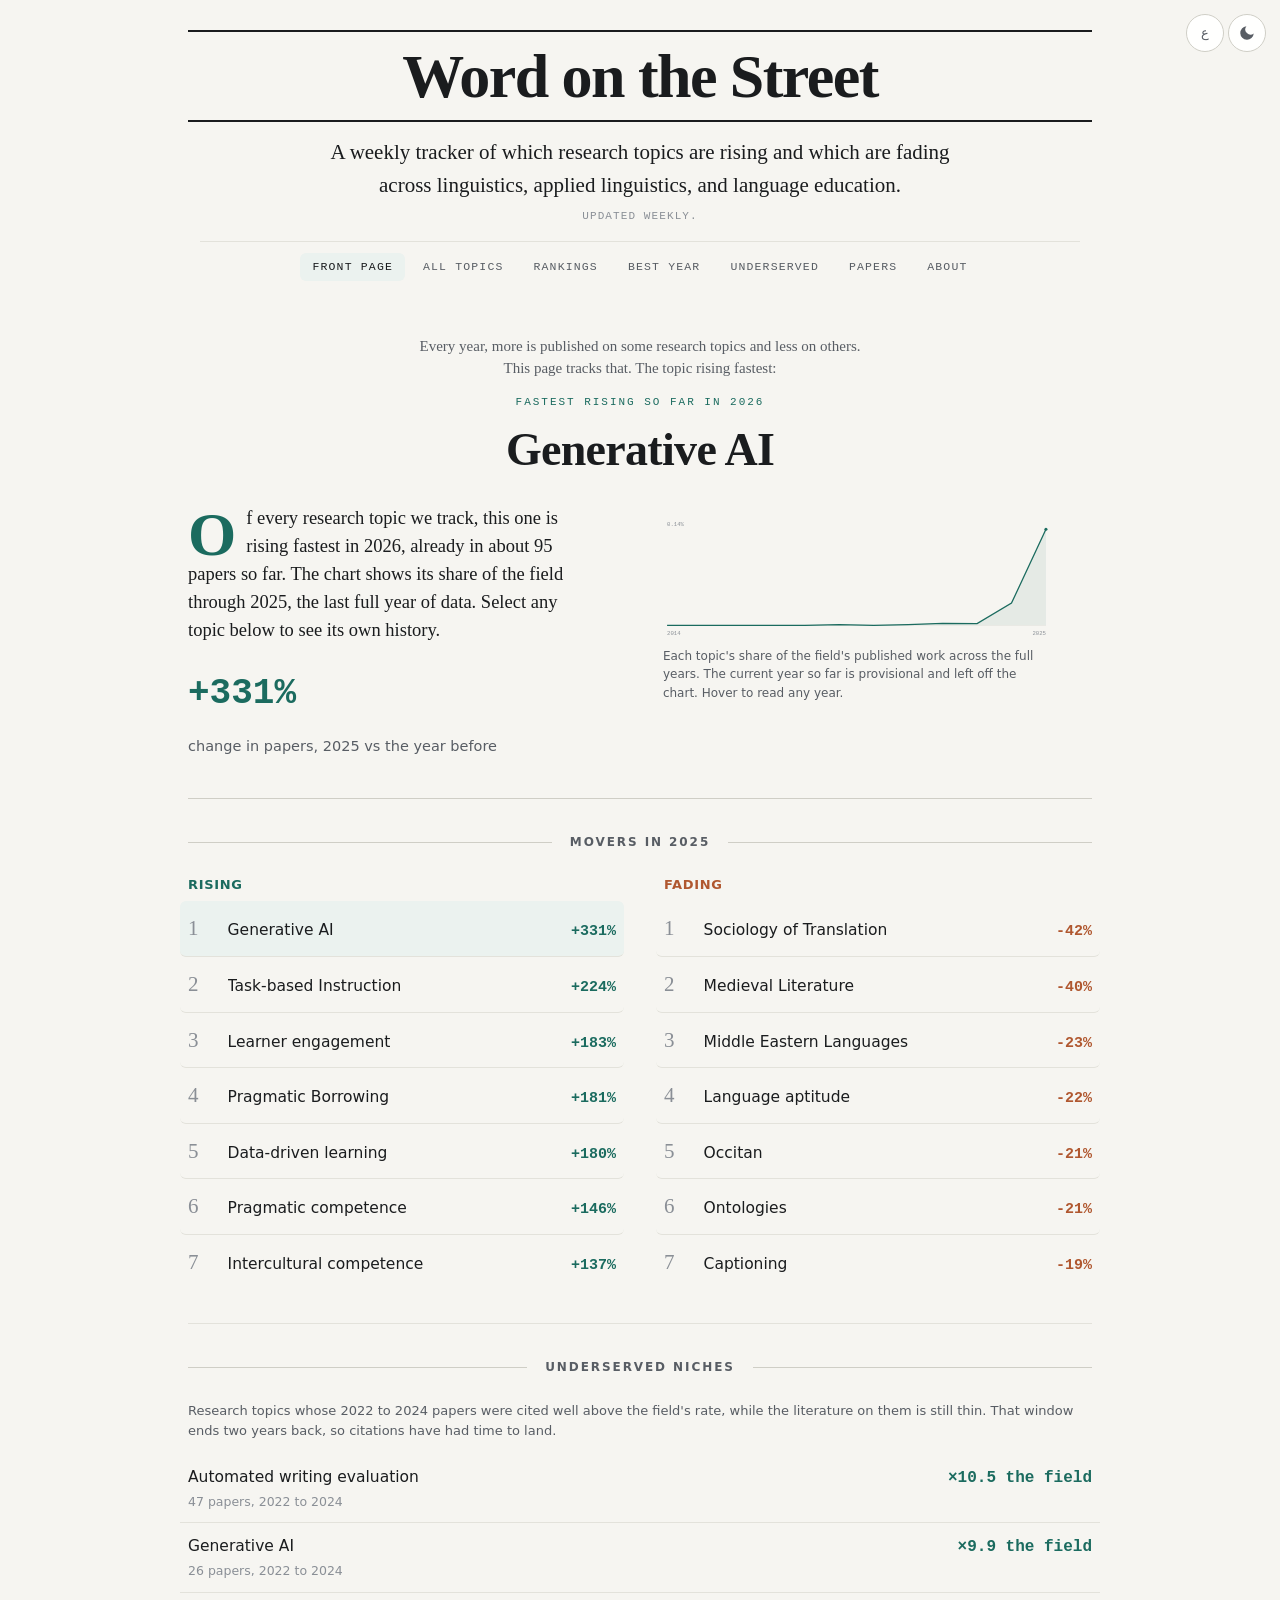
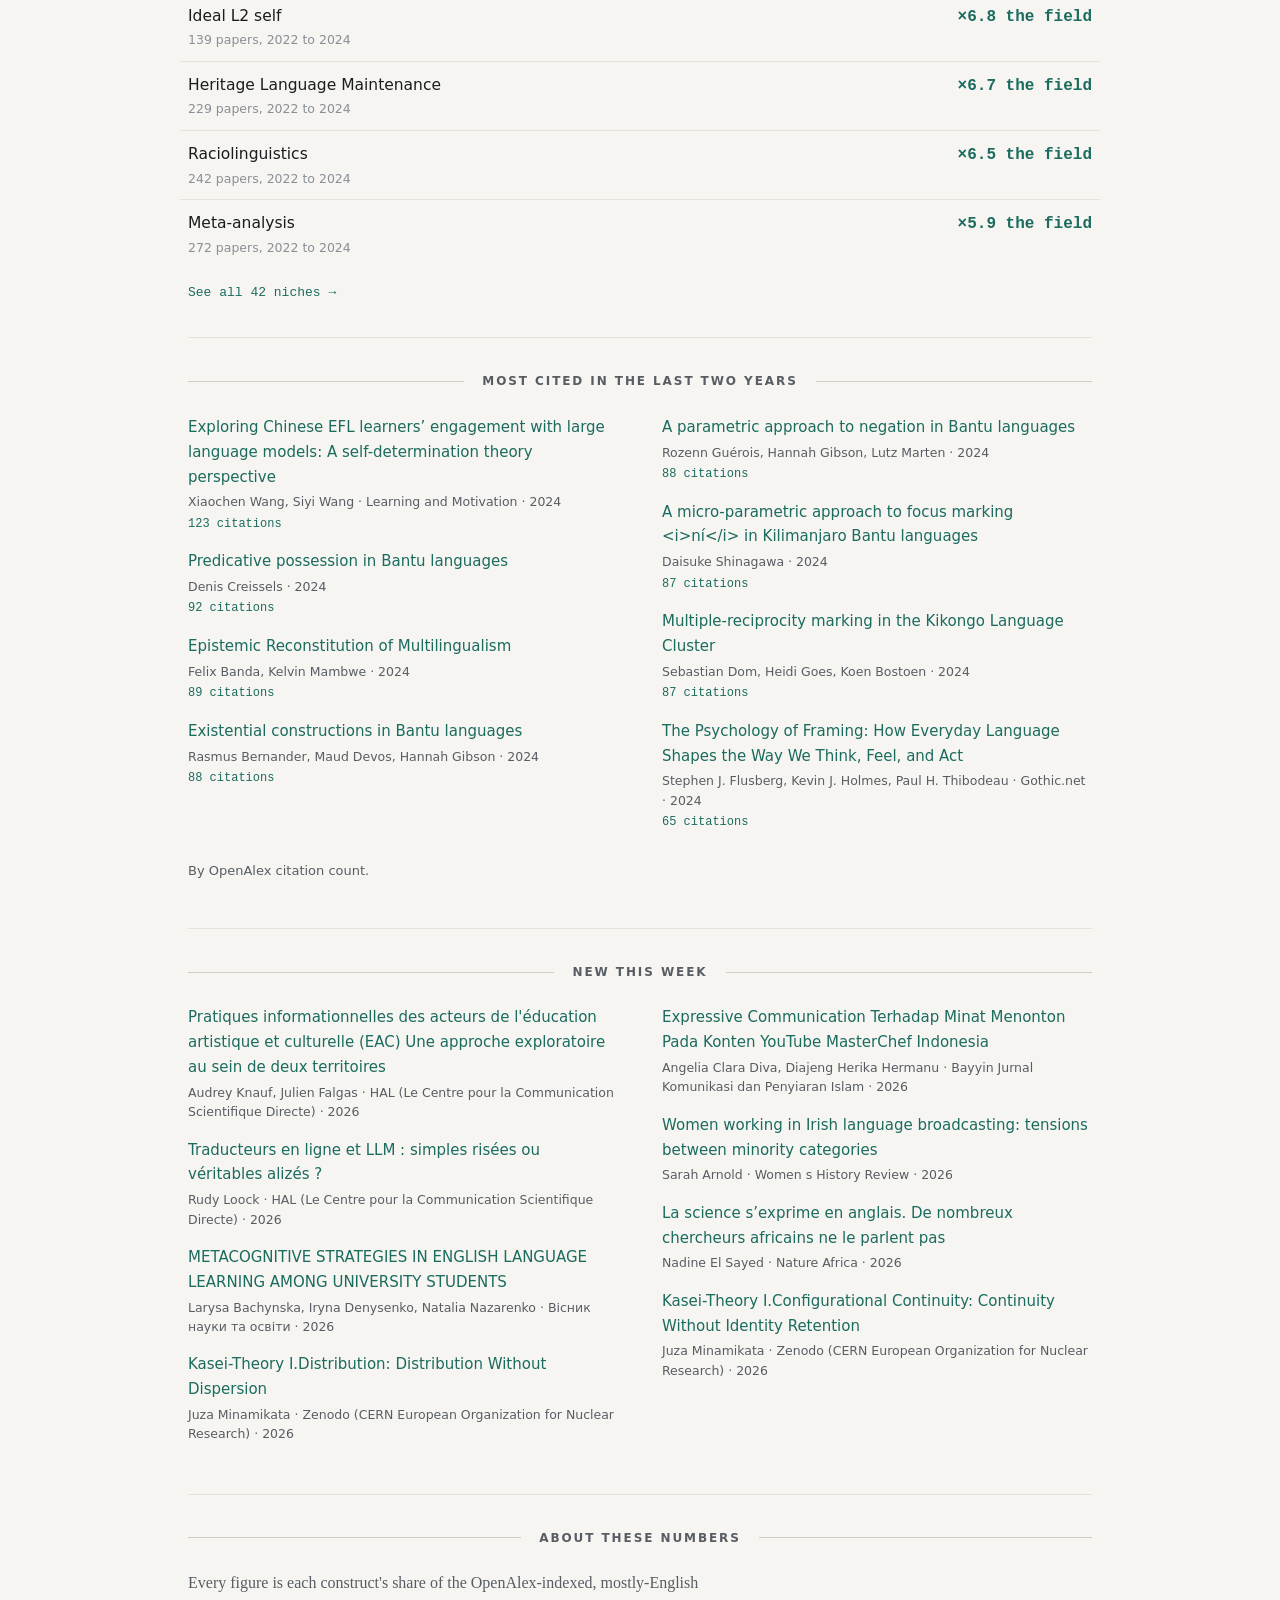
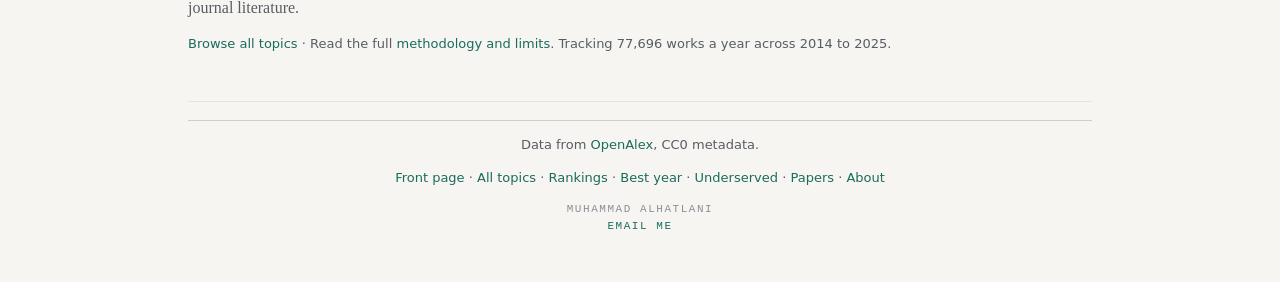
==== docs/index.html @ 2b71ea71 "Re-rank the front page so it explains itself; relabel nav" ====
<!doctype html>
<html lang="en" data-i18n-title="doc_title_index" data-i18n-desc="doc_desc_index">
<head>
  <meta charset="utf-8" />
  <meta http-equiv="Content-Security-Policy" content="default-src 'self'; base-uri 'none'; object-src 'none'; form-action 'none'; img-src 'self' data:; style-src 'self' 'unsafe-inline'; script-src 'self' https://static.cloudflareinsights.com; connect-src 'self' https://cloudflareinsights.com https://static.cloudflareinsights.com" />
  <meta name="viewport" content="width=device-width, initial-scale=1" />
  <meta name="referrer" content="strict-origin-when-cross-origin" />
  <script src="assets/boot.js?v=1"></script>
  <title>Word on the Street · Research trends in linguistics</title>
  <meta name="description" content="What is rising and fading across linguistics, applied linguistics, sociolinguistics, psycholinguistics, translation, and language education. Research trends tracked every week, built from OpenAlex." />
  <link rel="canonical" href="https://language-research.com/" />
  <link rel="alternate" hreflang="en" href="https://language-research.com/" />
  <link rel="alternate" hreflang="ar" href="https://language-research.com/?lang=ar" />
  <link rel="alternate" hreflang="x-default" href="https://language-research.com/" />
  <meta property="og:type" content="website" />
  <meta property="og:site_name" content="Word on the Street" />
  <meta property="og:title" content="Word on the Street" />
  <meta property="og:description" content="Research trends across linguistics, applied linguistics, and language education, tracked weekly." />
  <meta property="og:url" content="https://language-research.com/" />
  <meta property="og:image" content="https://language-research.com/og.png" />
  <meta property="og:image:width" content="1200" />
  <meta property="og:image:height" content="630" />
  <meta name="twitter:card" content="summary_large_image" />
  <meta name="twitter:title" content="Word on the Street" />
  <meta name="twitter:description" content="Research trends across linguistics, applied linguistics, and language education, tracked weekly." />
  <meta name="twitter:image" content="https://language-research.com/og.png" />
  <link rel="icon" href="data:image/svg+xml,%3Csvg xmlns='http://www.w3.org/2000/svg' viewBox='0 0 16 16'%3E%3Crect width='16' height='16' rx='3' fill='%231b6b5f'/%3E%3C/svg%3E" />
  <link rel="stylesheet" href="assets/magazine.css?v=13" />
  <!-- Cloudflare Web Analytics -->
  <script defer src="https://static.cloudflareinsights.com/beacon.min.js" data-cf-beacon='{"token": "eaa5e23fef174b0b98b67dd910f3f6fd"}'></script>
</head>
<body class="home">
  <button id="theme-toggle" class="theme-toggle" type="button" aria-label="Switch to dark theme">
    <svg class="icon-moon" viewBox="0 0 24 24" aria-hidden="true"><path fill="currentColor" d="M21 12.8A9 9 0 1 1 11.2 3a7 7 0 0 0 9.8 9.8z"/></svg>
    <svg class="icon-sun" viewBox="0 0 24 24" aria-hidden="true"><circle cx="12" cy="12" r="4.4" fill="currentColor"/><g stroke="currentColor" stroke-width="1.8" stroke-linecap="round"><line x1="12" y1="1.6" x2="12" y2="4"/><line x1="12" y1="20" x2="12" y2="22.4"/><line x1="1.6" y1="12" x2="4" y2="12"/><line x1="20" y1="12" x2="22.4" y2="12"/><line x1="4.4" y1="4.4" x2="6.1" y2="6.1"/><line x1="17.9" y1="17.9" x2="19.6" y2="19.6"/><line x1="4.4" y1="19.6" x2="6.1" y2="17.9"/><line x1="17.9" y1="6.1" x2="19.6" y2="4.4"/></g></svg>
  </button>
  <button id="lang-toggle" class="lang-toggle" type="button" aria-label="Switch to Arabic">ع</button>
  <header class="nameplate">
    <div class="wrap">
      <div class="np-rule"></div>
      <h1 class="np-title" id="site-name">Word on the Street</h1>
      <div class="np-rule"></div>
      <p class="np-standfirst" data-i18n="standfirst">Research trends across linguistics, applied linguistics, and language education, tracked weekly.</p>
      <p class="np-dateline" id="np-date">Updated weekly</p>
      <nav class="topnav" aria-label="Sections">
        <a href="index.html" aria-current="page" data-i18n="nav_front">Front page</a>
        <a href="explore.html" data-i18n="nav_index">All topics</a>
        <a href="slow.html" data-i18n="nav_slow">Rankings</a>
        <a href="bestyear.html" data-i18n="nav_bestyear">Best year</a>
        <a href="gaps.html" data-i18n="nav_niches">Underserved</a>
        <a href="papers.html" data-i18n="nav_papers">Papers</a>
        <a href="about.html" data-i18n="nav_methods">About</a>
      </nav>
    </div>
  </header>

  <div id="baseline-banner" class="notice hidden">
    <div class="wrap" data-i18n="baseline">Still building a baseline, so read these as early signals, not settled trends.</div>
  </div>

  <main class="wrap">
    <article class="cover">
      <h2 class="sr-only" data-i18n="cover_hd_sr">This year's fastest-rising topic in language research</h2>
      <p class="cover-frame" data-i18n="cover_frame">Every year, some research topics draw more papers and others fewer. This page tracks that. The topic gaining fastest:</p>
      <p class="kicker" id="kicker" data-i18n="kicker_default">The fastest riser this year</p>
      <p class="cover-head" id="lead-term" data-i18n="loading">Loading…</p>
      <div class="cover-grid">
        <div class="cover-text">
          <p class="lede"><span class="dropcap" id="dropcap"></span><span id="lede-rest"></span></p>
          <p class="pullstat">
            <span class="ps-num" id="lead-delta"></span>
            <span class="ps-lab" id="lead-context"></span>
          </p>
        </div>
        <figure class="cover-fig">
          <div id="hero-chart" class="hero-chart"></div>
          <figcaption class="cover-cap" data-i18n="cover_cap">Share of the field's output across the fully indexed years. Hover to read any year.</figcaption>
        </figure>
      </div>
    </article>

    <section class="feature">
      <h3 class="rule-head"><span class="movers-year">Movers this year</span></h3>
      <div class="movers-grid">
        <div class="movers-col">
          <p class="col-label up" data-i18n="rising_col">Rising</p>
          <ol id="rising" class="lboard"></ol>
        </div>
        <div class="movers-col">
          <p class="col-label down" data-i18n="fading_col">Fading</p>
          <ol id="cooling" class="lboard"></ol>
        </div>
      </div>
    </section>

    <section class="feature hidden" id="gaps-section">
      <h3 class="rule-head"><span data-i18n="gaps_head">Underserved niches</span></h3>
      <p class="small" data-i18n-html="gaps_intro">Constructs whose <span id="gaps-window">2022 to 2024</span> papers were cited well above the field's rate, while the literature on them is still thin. That window ends two years back, so citations have had time to land.</p>
      <ol id="gaps" class="gap-list"></ol>
      <p class="small more-link"><a id="gaps-see-all" class="see-all hidden" href="gaps.html"></a></p>
    </section>

    <section class="feature">
      <h3 class="rule-head"><span data-i18n="most_cited_head">Most cited in the last two years</span></h3>
      <ul id="most-cited" class="briefs"></ul>
      <p class="small" data-i18n="most_cited_by">By OpenAlex citation count.</p>
    </section>

    <section class="feature">
      <h3 class="rule-head"><span data-i18n="newest_head">New this week</span></h3>
      <ul id="newest" class="briefs"></ul>
    </section>

    <section class="feature">
      <h3 class="rule-head"><span data-i18n="about_nums_head">About these numbers</span></h3>
      <p id="coverage-note" class="cov"></p>
      <p class="small" data-i18n-html="about_nums_links"><a href="explore.html">Browse all constructs</a> · Read the full <a href="about.html">methodology and limits</a>. <span id="stats-inline"></span></p>
    </section>
  </main>

  <footer class="np-foot">
    <div class="wrap">
      <div class="np-rule thin"></div>
      <p data-i18n-html="footer_data">Data from <a href="https://openalex.org" rel="noopener">OpenAlex</a>, CC0 metadata.</p>
      <p class="small" data-i18n-html="footer_nav"><a href="index.html">Front page</a> · <a href="explore.html">All topics</a> · <a href="slow.html">Rankings</a> · <a href="bestyear.html">Best year</a> · <a href="gaps.html">Underserved</a> · <a href="papers.html">Papers</a> · <a href="about.html">About</a></p>
      <p class="byline">Muhammad Alhatlani<br /><a href="&#109;&#97;&#105;&#108;&#116;&#111;&#58;&#109;&#111;&#46;&#97;&#108;&#104;&#97;&#116;&#108;&#97;&#110;&#105;&#64;&#103;&#109;&#97;&#105;&#108;&#46;&#99;&#111;&#109;">email me</a></p>
    </div>
  </footer>

  <script src="assets/i18n.js?v=14"></script>
  <script src="assets/theme.js?v=2"></script>
  <script src="assets/util.js?v=5"></script>
  <script src="assets/chart.js?v=2"></script>
  <script src="assets/magazine.js?v=15"></script>
</body>
</html>
---- docs/assets/magazine.css ----
/* Word on the Street -- front-end styles.
   Editorial newspaper feel: serif nameplate, big cover headline, drop cap, ruled section heads,
   a movers leaderboard, papers in flowing columns. All system fonts, zero dependencies. */

:root {
  --bg:#f6f5f1;
  --panel:#fffffe;
  --ink:#1a1c1e;
  --muted:#585d64;
  --faint:#8a8f96;
  --line:#e3e2db;
  --line-2:#cfcec6;
  --accent:#1b6b5f;
  --accent-weak:#ebf2ef;
  --up:#1b6b5f;
  --down:#b0572f;
  --serif:"Iowan Old Style","Palatino Linotype",Palatino,"Book Antiqua",Georgia,ui-serif,serif;
  --sans:system-ui,-apple-system,"Segoe UI",Roboto,Helvetica,Arial,sans-serif;
  --mono:ui-monospace,"Cascadia Code","Segoe UI Mono","SF Mono",Menlo,Consolas,monospace;
}
/* Light is the default. Dark is opt-in via the toggle (data-theme on <html>), remembered in
   localStorage. We intentionally do NOT follow prefers-color-scheme, so light is the default for all. */
:root[data-theme="dark"] {
  --bg:#16171a; --panel:#1d1f23; --ink:#eae9e3; --muted:#a6abb2; --faint:#7b818a;
  --line:#2a2c31; --line-2:#3c3f45; --accent:#5cbaa8; --accent-weak:#1e2c29;
  --up:#5cbaa8; --down:#d98a60;
}

* { box-sizing:border-box; }
body { margin:0; background:var(--bg); color:var(--ink); font-family:var(--sans); font-size:16px; line-height:1.55; -webkit-font-smoothing:antialiased; }
.wrap { max-width:960px; margin:0 auto; padding:0 28px; }
a { color:var(--accent); text-decoration:none; }
a:hover { text-decoration:underline; text-underline-offset:2px; }
.mono { font-family:var(--mono); font-variant-numeric:tabular-nums; }
.small { font-size:13px; color:var(--muted); }
.hidden { display:none; }

/* ---------- light/dark toggle ---------- */
.theme-toggle {
  position:fixed; top:14px; right:14px; z-index:20;
  width:38px; height:38px; display:inline-flex; align-items:center; justify-content:center;
  background:var(--panel); color:var(--muted); border:1px solid var(--line-2); border-radius:50%;
  cursor:pointer; padding:0; -webkit-tap-highlight-color:transparent;
  transition:color .15s, border-color .15s, background .15s;
}
.theme-toggle:hover { color:var(--accent); border-color:var(--accent); background:var(--accent-weak); }
.theme-toggle:focus-visible { outline:2px solid var(--accent); outline-offset:2px; }
.theme-toggle svg { display:block; width:18px; height:18px; }
.theme-toggle .icon-sun { display:none; }
:root[data-theme="dark"] .theme-toggle .icon-sun { display:block; }
:root[data-theme="dark"] .theme-toggle .icon-moon { display:none; }
@media (max-width:760px) { .theme-toggle { top:10px; right:10px; } }

/* ---------- nameplate ---------- */
.nameplate { text-align:center; padding:30px 0 16px; }
.np-rule { height:2px; background:var(--ink); }
.np-rule.thin { height:1px; background:var(--line-2); }
.np-title { font-family:var(--serif); font-weight:700; font-size:clamp(33px,7vw,62px); letter-spacing:-.025em; line-height:1; margin:13px 0; }
.np-standfirst { font-family:var(--serif); font-style:italic; font-size:16px; color:var(--muted); margin:12px 0 0; }
.np-dateline { font-family:var(--mono); font-size:11px; letter-spacing:.1em; text-transform:uppercase; color:var(--faint); margin:7px 0 0; }

/* ---------- section nav (under the masthead, on every page) ---------- */
.topnav { display:flex; flex-wrap:wrap; justify-content:center; align-items:center; gap:0 6px; font-family:var(--mono); font-size:11.5px; letter-spacing:.1em; text-transform:uppercase; margin:16px auto 0; padding:11px 0 0; max-width:880px; border-top:1px solid var(--line); }
.topnav a { color:var(--muted); padding:5px 12px; border-radius:6px; }
.topnav a:hover { color:var(--accent); }
.topnav a:focus-visible { outline:2px solid var(--accent); outline-offset:2px; }
.topnav a[aria-current="page"] { color:var(--ink); background:var(--accent-weak); }

.notice { background:var(--accent-weak); border-top:1px solid var(--line); border-bottom:1px solid var(--line); margin-top:8px; }
.notice .wrap { padding:9px 28px; font-size:13.5px; color:var(--accent); text-align:center; }

/* ---------- cover feature ---------- */
.cover { padding:38px 0 40px; border-bottom:1px solid var(--line-2); }
.kicker { font-family:var(--mono); font-size:11px; letter-spacing:.18em; text-transform:uppercase; color:var(--accent); text-align:center; margin:0 0 16px; }
.kicker .reset-link { cursor:pointer; }
.kicker .reset-link:hover { text-decoration:underline; }
.cover-head { font-family:var(--serif); font-weight:600; font-size:clamp(34px,6.6vw,62px); line-height:1.02; letter-spacing:-.015em; text-align:center; margin:0 auto 30px; max-width:17ch; }
.cover-grid { display:grid; grid-template-columns:1fr 1.2fr; gap:44px; align-items:start; }
.lede { font-family:var(--serif); font-size:18.5px; line-height:1.52; color:var(--ink); margin:0; }
.dropcap { float:left; font-family:var(--serif); font-weight:700; font-size:62px; line-height:.78; padding:6px 10px 0 0; color:var(--accent); }
.pullstat { margin:22px 0 0; display:flex; align-items:baseline; gap:13px; flex-wrap:wrap; }
.ps-num { font-family:var(--mono); font-variant-numeric:tabular-nums; font-size:36px; font-weight:600; }
.ps-num.up { color:var(--up); } .ps-num.down { color:var(--down); } .ps-num.flat { color:var(--faint); }
.ps-lab { color:var(--muted); font-size:14.5px; }
.cover-cap { font-size:12px; color:var(--faint); margin:9px 0 0; }

/* ---------- front-page hero hierarchy (index only; scoped via body.home) ----------
   Re-rank the first screen so the serif wordmark wins the size contest and the site's
   purpose is read before the cover topic: promote the standfirst to an upright serif
   deck, add a one-line framing clause above the kicker, step the cover headline down,
   and darken the chart caption (which now also carries the provisional-year note).
   Base rules above are unchanged, so the other pages render exactly as before. */
.home .np-standfirst { font-style:normal; font-size:clamp(18px,2.1vw,21px); color:var(--ink); max-width:64ch; margin:14px auto 0; }
.home .cover-frame { font-family:var(--serif); font-size:15px; color:var(--muted); text-align:center; max-width:60ch; margin:0 auto 14px; line-height:1.5; }
.home .cover-head { font-size:clamp(30px,4.8vw,46px); }
.home .cover-cap { color:var(--muted); }
[dir="rtl"] .home .cover-frame { line-height:1.85; }

/* ---------- chart ---------- */
.hero-chart { position:relative; aspect-ratio:760 / 230; }
.hero-chart svg { width:100%; height:auto; display:block; }
.chart-guide { position:absolute; top:0; width:1px; background:var(--line-2); pointer-events:none; opacity:0; transition:opacity .12s; }
.chart-dot { position:absolute; width:8px; height:8px; border-radius:50%; transform:translate(-50%,-50%); pointer-events:none; opacity:0; box-shadow:0 0 0 2px var(--panel); }
.chart-tip { position:absolute; top:4px; transform:translateX(-50%); background:var(--panel); border:1px solid var(--line-2); border-radius:6px; padding:6px 9px; font-size:12px; line-height:1.5; color:var(--ink); pointer-events:none; opacity:0; white-space:nowrap; box-shadow:0 6px 18px rgba(0,0,0,.12); z-index:3; }
.chart-tip .tip-date { font-family:var(--mono); color:var(--faint); margin-bottom:2px; }
.chart-tip .tip-row { display:flex; align-items:center; gap:8px; }
.chart-tip .tip-val { font-family:var(--mono); font-variant-numeric:tabular-nums; margin-left:12px; }
.hero-chart.active .chart-guide, .hero-chart.active .chart-dot, .hero-chart.active .chart-tip { opacity:1; }
@media (prefers-reduced-motion: no-preference) {
  .hero-chart svg path.draw { stroke-dasharray:1; stroke-dashoffset:1; animation:draw 1s ease forwards; }
  @keyframes draw { to { stroke-dashoffset:0; } }
}

/* ---------- ruled section heads ---------- */
.feature { padding:34px 0; border-bottom:1px solid var(--line); }
.rule-head { display:flex; align-items:center; gap:18px; font-family:var(--sans); font-size:12px; font-weight:600; letter-spacing:.16em; text-transform:uppercase; color:var(--muted); margin:0 0 24px; }
.rule-head::before, .rule-head::after { content:""; height:1px; background:var(--line-2); flex:1; }

/* ---------- movers leaderboard ---------- */
.movers-grid { display:grid; grid-template-columns:1fr 1fr; gap:48px; }
.col-label { font-family:var(--sans); font-size:13px; font-weight:650; text-transform:uppercase; letter-spacing:.05em; margin:0 0 6px; }
.col-label.up { color:var(--up); } .col-label.down { color:var(--down); }
.lboard { list-style:none; margin:0; padding:0; }
.lb-row { display:grid; grid-template-columns:1.6em 1fr auto; align-items:baseline; gap:14px; padding:11px 8px; margin:0 -8px; border-bottom:1px solid var(--line); cursor:pointer; border-radius:6px; transition:background .12s; }
.lb-row:last-child { border-bottom:none; }
.lb-row:hover, .lb-row.active { background:var(--accent-weak); }
.lb-rank { font-family:var(--serif); font-size:21px; color:var(--faint); }
.lb-name { font-size:15.5px; white-space:nowrap; overflow:hidden; text-overflow:ellipsis; }
.lb-name a { color:inherit; text-decoration:none; }
.lb-name a:hover, .lb-name a:focus-visible { color:var(--accent); text-decoration:underline; text-underline-offset:2px; }
.lb-delta { font-family:var(--mono); font-variant-numeric:tabular-nums; font-weight:600; font-size:15px; }
.lb-delta.up { color:var(--up); } .lb-delta.down { color:var(--down); }

/* ---------- briefs (papers in columns) ---------- */
.briefs { list-style:none; margin:0; padding:0; columns:2; column-gap:44px; }
.brief { break-inside:avoid; padding:0 0 16px; }
.brief-title { font-weight:500; font-size:15px; line-height:1.38; }
.brief-meta { font-size:12.5px; color:var(--muted); margin-top:3px; }
.brief-oa { color:var(--accent); white-space:nowrap; }
.brief-oa:hover { text-decoration:underline; }
.brief-cites { font-family:var(--mono); font-variant-numeric:tabular-nums; font-size:12px; color:var(--accent); margin-top:3px; }
.empty { color:var(--faint); font-style:italic; }

/* ---------- underserved niches (gap finder) ---------- */
.gap-list { list-style:none; margin:0; padding:0; }
.gap-row { display:grid; grid-template-columns:1fr auto; gap:14px; align-items:baseline; padding:11px 8px; margin:0 -8px; border-bottom:1px solid var(--line); }
.gap-row:last-child { border-bottom:none; }
.gap-row:hover { background:var(--accent-weak); }
.gap-row a { color:var(--ink); text-decoration:none; font-size:15.5px; }
.gap-row a:hover, .gap-row a:focus-visible { color:var(--accent); text-decoration:underline; text-underline-offset:2px; }
.gap-vol { display:block; font-size:12.5px; color:var(--faint); margin-top:2px; }
.gap-lift { font-family:var(--mono); font-variant-numeric:tabular-nums; font-weight:600; color:var(--accent); white-space:nowrap; }

.cov { font-family:var(--serif); font-size:16px; color:var(--muted); max-width:68ch; margin:0 0 10px; }
.dl-btn { display:inline-block; font-family:var(--mono); font-size:13px; letter-spacing:.04em; padding:8px 14px; border-radius:7px; background:var(--accent); color:#fff; text-decoration:none; }
.dl-btn:hover { text-decoration:none; opacity:.92; }
.np-foot { padding:18px 0 48px; color:var(--muted); font-size:13px; text-align:center; }
.np-foot .np-rule { margin-bottom:14px; }
.byline { font-family:var(--mono); font-size:11px; letter-spacing:.14em; text-transform:uppercase; color:var(--faint); margin:8px 0 0; }

/* ---------- responsive ---------- */
@media (max-width:760px) {
  .cover-grid { grid-template-columns:1fr; gap:30px; }
  .movers-grid { grid-template-columns:1fr; gap:30px; }
  .briefs { columns:1; }
}

/* ---------- Explore (the Index) ---------- */
.sr-only { position:absolute; width:1px; height:1px; overflow:hidden; clip:rect(0 0 0 0); white-space:nowrap; }
.ex-controls { display:flex; flex-wrap:wrap; gap:12px; align-items:center; margin:0 0 14px; }
.ex-controls input[type=search] { flex:1 1 240px; font:inherit; color:var(--ink); background:var(--panel); border:1px solid var(--line-2); border-radius:8px; padding:8px 12px; }
.ex-controls select { font:inherit; color:var(--ink); background:var(--panel); border:1px solid var(--line-2); border-radius:8px; padding:8px 10px; }
.ex-controls :focus-visible { outline:2px solid var(--accent); outline-offset:2px; }
.seg { display:inline-flex; }
.seg button { font-family:var(--mono); font-size:12px; padding:7px 11px; border:1px solid var(--line-2); background:var(--panel); color:var(--muted); cursor:pointer; }
.seg button + button { border-left:none; }
.seg button:first-child { border-radius:8px 0 0 8px; }
.seg button:last-child { border-radius:0 8px 8px 0; }
.seg button[aria-pressed=true] { color:var(--accent); border-color:var(--accent); background:var(--accent-weak); }
.ex-reset { font-family:var(--mono); font-size:12px; color:var(--accent); background:transparent; border:1px solid var(--accent); border-radius:8px; padding:7px 12px; cursor:pointer; }
.linklike { font:inherit; color:var(--accent); background:none; border:none; padding:0; cursor:pointer; text-decoration:underline; }
.ex-count { font-size:12px; color:var(--faint); letter-spacing:.04em; margin:0 0 10px; }
.ctable { width:100%; border-collapse:collapse; font-size:15px; }
.ctable thead tr, .crow { display:grid; grid-template-columns:1fr 6.6em 7.6em 6.4em; align-items:center; gap:16px; }
.ctable thead th { position:sticky; top:0; z-index:2; background:var(--bg); font-family:var(--sans); font-size:12px; font-weight:600; letter-spacing:.05em; text-transform:uppercase; color:var(--muted); text-align:left; padding:10px 8px; border-bottom:1px solid var(--line-2); }
.ctable th.c-share, .ctable th.c-chg { text-align:right; }
.crow { border-bottom:1px solid var(--line); min-height:46px; padding:10px 8px; margin:0 -8px; }
.crow:last-child { border-bottom:none; }
.crow:hover, .crow:focus-within { background:var(--accent-weak); }
.c-name a { color:var(--ink); text-decoration:none; }
.c-name a:hover, .c-name a:focus-visible { color:var(--accent); text-decoration:underline; text-underline-offset:2px; }
.c-src { font-family:var(--mono); font-size:10.5px; letter-spacing:.06em; text-transform:uppercase; color:var(--faint); margin-left:8px; }
.c-share, .c-chg { text-align:right; font-variant-numeric:tabular-nums; font-family:var(--mono); }
.c-chg.up { color:var(--up); } .c-chg.down { color:var(--down); } .c-chg.flat, .c-chg .flat { color:var(--faint); }
.spark { display:block; }
.crow.is-hidden { display:none; }
@media (max-width:720px) {
  .ctable thead { display:none; }
  .crow { grid-template-columns:1fr auto; row-gap:4px; padding:10px 0; margin:0; }
  .c-name { order:1; } .c-chg { order:2; } .c-spark { order:3; } .c-share { order:4; text-align:left; }
}

/* ---------- niches (underserved niches) ---------- */
.ntable thead tr, .ntable .crow { grid-template-columns:1fr 7em 8.6em; }
.c-lift, .c-vol { text-align:right; font-variant-numeric:tabular-nums; font-family:var(--mono); }
.c-lift { color:var(--accent); font-weight:600; white-space:nowrap; }
.ntable th.c-lift, .ntable th.c-vol { text-align:right; }
.more-link { margin:14px 0 0; }
.see-all { font-family:var(--mono); font-size:13px; color:var(--accent); text-decoration:none; }
.see-all:hover, .see-all:focus-visible { text-decoration:underline; text-underline-offset:2px; }
.mt-note { font-size:11.5px; color:var(--faint); font-style:italic; margin-top:6px; }
.mt-note:empty { display:none; }
@media (max-width:720px) {
  .ntable thead tr, .ntable .crow { grid-template-columns:1fr auto; row-gap:3px; }
  .ntable .c-name { order:1; grid-column:1 / -1; }
  .ntable .c-vol { order:2; text-align:left; }
  .ntable .c-lift { order:3; text-align:right; }
}

/* ---------- construct detail ---------- */
.facts { margin:0; }
.fact { display:flex; justify-content:space-between; gap:16px; padding:9px 0; border-bottom:1px solid var(--line); }
.fact:last-child { border-bottom:none; }
.fact dt { color:var(--muted); }
.fact dd { margin:0; font-family:var(--mono); font-variant-numeric:tabular-nums; }
.fact dd.up { color:var(--up); } .fact dd.down { color:var(--down); } .fact dd.flat, .fact dd .flat { color:var(--faint); }

/* ---------- language toggle ---------- */
.lang-toggle {
  position:fixed; top:14px; right:56px; z-index:20;
  min-width:38px; height:38px; padding:0 10px; display:inline-flex; align-items:center; justify-content:center;
  background:var(--panel); color:var(--muted); border:1px solid var(--line-2); border-radius:19px;
  cursor:pointer; font-family:var(--mono); font-size:13px; letter-spacing:.02em; line-height:1;
  -webkit-tap-highlight-color:transparent; transition:color .15s, border-color .15s, background .15s;
}
.lang-toggle:hover { color:var(--accent); border-color:var(--accent); background:var(--accent-weak); }
.lang-toggle:focus-visible { outline:2px solid var(--accent); outline-offset:2px; }
@media (max-width:760px) { .lang-toggle { top:10px; right:52px; } }

/* ---------- Arabic / right-to-left ---------- */
/* The system serif/sans stacks carry no Arabic, so swap them for Arabic-capable system fonts in RTL.
   Mono is kept as-is for tabular numerals (we use Western digits in both languages). The hero chart
   keeps its left-to-right time axis on purpose: that is the scientific convention even in Arabic. */
/* Headings use a classic Naskh (Sakkal Majalla / Traditional Arabic, both ship with Windows; Amiri
   first for platforms that have it) to echo the English old-style serif. UI text uses a clean Arabic
   sans. Mono is untouched, for tabular numerals. */
[dir="rtl"] {
  --serif:"Amiri","Sakkal Majalla","Traditional Arabic","Arabic Typesetting",Georgia,"Times New Roman",serif;
  --sans:"Segoe UI","Noto Sans Arabic","Geeza Pro",Tahoma,system-ui,sans-serif;
}
[dir="rtl"] body { font-family:var(--sans); }
/* Arabic is a connected script: drop the Latin tracking/negative spacing, and render the small mono
   "label" chrome (kicker, dateline, nav) as clean sans so the letter joins are not pulled apart. */
[dir="rtl"] .np-title, [dir="rtl"] .cover-head { letter-spacing:normal; }
[dir="rtl"] .kicker, [dir="rtl"] .np-dateline, [dir="rtl"] .topnav { font-family:var(--sans); letter-spacing:normal; }
[dir="rtl"] .rule-head, [dir="rtl"] .col-label, [dir="rtl"] .c-src, [dir="rtl"] .ex-count { letter-spacing:normal; }
/* a little more vertical room for Naskh ascenders and the diacritics in the headings/lede */
[dir="rtl"] .np-title { line-height:1.12; }
[dir="rtl"] .cover-head { line-height:1.3; }
[dir="rtl"] .lede { line-height:1.85; }
[dir="rtl"] .theme-toggle { right:auto; left:14px; }
[dir="rtl"] .lang-toggle { right:auto; left:56px; }
@media (max-width:760px) {
  [dir="rtl"] .theme-toggle { right:auto; left:10px; }
  [dir="rtl"] .lang-toggle { right:auto; left:52px; }
}
[dir="rtl"] .dropcap { display:none; }
[dir="rtl"] .c-src { margin-left:0; margin-right:8px; }
[dir="rtl"] .seg button + button { border-left:1px solid var(--line-2); border-right:none; }
[dir="rtl"] .seg button:first-child { border-radius:0 8px 8px 0; }
[dir="rtl"] .seg button:last-child { border-radius:8px 0 0 8px; }
[dir="rtl"] .ctable thead th { text-align:right; }
[dir="rtl"] .ctable th.c-share, [dir="rtl"] .ctable th.c-chg, [dir="rtl"] .c-share, [dir="rtl"] .c-chg { text-align:left; }
[dir="rtl"] .ntable th.c-lift, [dir="rtl"] .ntable th.c-vol, [dir="rtl"] .c-lift, [dir="rtl"] .c-vol { text-align:left; }
[dir="rtl"] .chart-tip .tip-val { margin-left:0; margin-right:12px; }
/* keep purely numeric cells rendering left-to-right inside the RTL flow (so "+331%" stays "+331%") */
[dir="rtl"] .ps-num, [dir="rtl"] .lb-delta, [dir="rtl"] .lb-rank,
[dir="rtl"] .c-share, [dir="rtl"] .c-chg, [dir="rtl"] .c-lift, [dir="rtl"] .c-vol, [dir="rtl"] .brief-cites,
[dir="rtl"] .chart-tip .tip-val { direction:ltr; }

/* ---------- The Slow Table (a decade of rank movement) ---------- */
.slow-lead { font-family:var(--serif); font-size:16.5px; line-height:1.5; color:var(--ink); max-width:70ch; margin:14px auto 0; }
.slow-lead.faint { font-size:14.5px; color:var(--muted); font-style:italic; }
.slow-lead strong { color:var(--accent); font-weight:700; }

/* reshuffle rows (section A): name + sub | rank sparkline | signed move */
.slow-rows { display:flex; flex-direction:column; }
.slow-row { display:grid; grid-template-columns:1fr 96px 3.4em; align-items:center; gap:14px; padding:10px 8px; margin:0 -8px; border-bottom:1px solid var(--line); }
.slow-row:last-child { border-bottom:none; }
.slow-row:hover { background:var(--accent-weak); }
.sr-main { min-width:0; }
.sr-main a { color:var(--ink); font-size:15.5px; }
.sr-main a:hover, .sr-main a:focus-visible { color:var(--accent); text-decoration:underline; text-underline-offset:2px; }
.sr-sub { display:block; font-size:12.5px; color:var(--faint); margin-top:2px; }
.sr-ranks { color:var(--muted); }
.sr-steady { color:var(--accent); font-family:var(--mono); font-size:10px; letter-spacing:.05em; text-transform:uppercase; }
.real.up { color:var(--up); } .real.down { color:var(--down); } .real.flat { color:var(--faint); }
.sr-spark { display:block; }
.sr-delta { text-align:right; font-variant-numeric:tabular-nums; font-weight:600; font-size:15px; }
.sr-delta.up { color:var(--up); } .sr-delta.down { color:var(--down); } .sr-delta.flat { color:var(--faint); }

/* the full ladder (section B): 5-column grid over the shared .ctable scaffold */
.stable thead tr, .stable .crow { grid-template-columns:1fr 7.4em 4.4em 96px 7em; }
.s-rank, .s-move { font-variant-numeric:tabular-nums; font-family:var(--mono); }
.s-rank { color:var(--muted); white-space:nowrap; }
.s-move { text-align:right; font-weight:600; }
.s-move.up { color:var(--up); } .s-move.down { color:var(--down); } .s-move.flat { color:var(--faint); }
.stable th.s-move { text-align:right; }
.s-real .real { font-size:13.5px; }
.s-path .spark { display:block; }

/* arrived mid-decade (section C) */
.arrived-list { list-style:none; margin:0; padding:0; display:flex; flex-wrap:wrap; gap:10px 26px; }
.arrived { font-size:15px; }
.arrived a { color:var(--ink); } .arrived a:hover, .arrived a:focus-visible { color:var(--accent); text-decoration:underline; text-underline-offset:2px; }
.arrived .faint { font-size:12.5px; margin-left:6px; }

@media (max-width:720px) {
  .stable thead { display:none; }
  .stable .crow { grid-template-columns:1fr auto; row-gap:4px; padding:10px 0; margin:0; }
  .stable .c-name { order:1; grid-column:1 / -1; }
  .stable .s-rank { order:2; } .stable .s-move { order:3; text-align:right; }
  .stable .s-path { order:4; } .stable .s-real { order:5; text-align:right; }
}

/* RTL: numeric cells stay LTR so "162 → 52" and "+110" read correctly; move column flips to the start edge */
[dir="rtl"] .sr-ranks, [dir="rtl"] .sr-delta, [dir="rtl"] .s-rank, [dir="rtl"] .s-move { direction:ltr; }
[dir="rtl"] .sr-delta, [dir="rtl"] .s-move, [dir="rtl"] .stable th.s-move { text-align:left; }
[dir="rtl"] .sr-steady { letter-spacing:normal; text-transform:none; }
[dir="rtl"] .arrived .faint { margin-left:0; margin-right:6px; }

/* ---------- Against their best year ---------- */
.bytable thead tr, .bytable .crow { grid-template-columns:1fr 7em 5em 9em 96px; }
.by-pct, .by-peak, .by-papers { font-family:var(--mono); font-variant-numeric:tabular-nums; }
.by-pct { text-align:right; font-weight:600; }
.by-pct.up { color:var(--up); } .by-pct.down { color:var(--down); } .by-pct.flat { color:var(--faint); }
.bytable th.by-pct { text-align:right; }
.by-peak, .by-papers { color:var(--muted); white-space:nowrap; }
.by-path .spark { display:block; }
.by-thin { font-family:var(--mono); font-size:10px; letter-spacing:.05em; text-transform:uppercase; color:var(--faint); }
@media (max-width:720px) {
  .bytable thead { display:none; }
  .bytable .crow { grid-template-columns:1fr auto; row-gap:4px; padding:10px 0; margin:0; }
  .bytable .c-name { order:1; grid-column:1 / -1; }
  .bytable .by-pct { order:2; } .bytable .by-peak { order:3; text-align:right; }
  .bytable .by-papers { order:4; } .bytable .by-path { order:5; text-align:right; }
}
[dir="rtl"] .by-pct, [dir="rtl"] .by-peak, [dir="rtl"] .by-papers { direction:ltr; }
[dir="rtl"] .by-pct, [dir="rtl"] .bytable th.by-pct { text-align:left; }
[dir="rtl"] .by-thin { letter-spacing:normal; text-transform:none; }

/* ---------- Research openings (niches by output direction) ---------- */
.optable thead tr, .optable .crow { grid-template-columns:1fr 6em 6.8em 9.4em 7em 96px; }
.op-floor { font-family:var(--mono); font-variant-numeric:tabular-nums; text-align:right; color:var(--muted); white-space:nowrap; }
.optable th.c-lift, .optable th.c-vol, .optable th.op-floor { text-align:right; }
.op-trend { display:flex; align-items:baseline; gap:7px; min-width:0; }
.op-dir { font-family:var(--sans); font-size:12px; font-weight:650; white-space:nowrap; }
.op-dir.up { color:var(--up); } .op-dir.down { color:var(--down); } .op-dir.flat { color:var(--muted); } .op-dir.new { color:var(--faint); }
.op-pct { font-family:var(--mono); font-variant-numeric:tabular-nums; font-size:13.5px; }
.op-pct.up { color:var(--up); } .op-pct.down { color:var(--down); } .op-pct.flat, .op-pct.faint { color:var(--faint); }
.op-path .spark { display:block; }
.op-notes { margin-top:16px; max-width:72ch; }
.op-notes p { margin:0 0 8px; } .op-notes p:last-child { margin-bottom:0; }
@media (max-width:720px) {
  .optable thead { display:none; }
  .optable .crow { grid-template-columns:1fr auto; row-gap:4px; padding:10px 0; margin:0; }
  .optable .c-name { order:1; grid-column:1 / -1; }
  .optable .c-lift { order:2; } .optable .op-floor { order:3; text-align:right; }
  .optable .op-trend { order:4; } .optable .c-vol { order:5; text-align:right; }
  .optable .op-path { order:6; text-align:right; }
}
[dir="rtl"] .op-floor, [dir="rtl"] .op-pct { direction:ltr; }
[dir="rtl"] .op-floor, [dir="rtl"] .optable th.op-floor { text-align:left; }
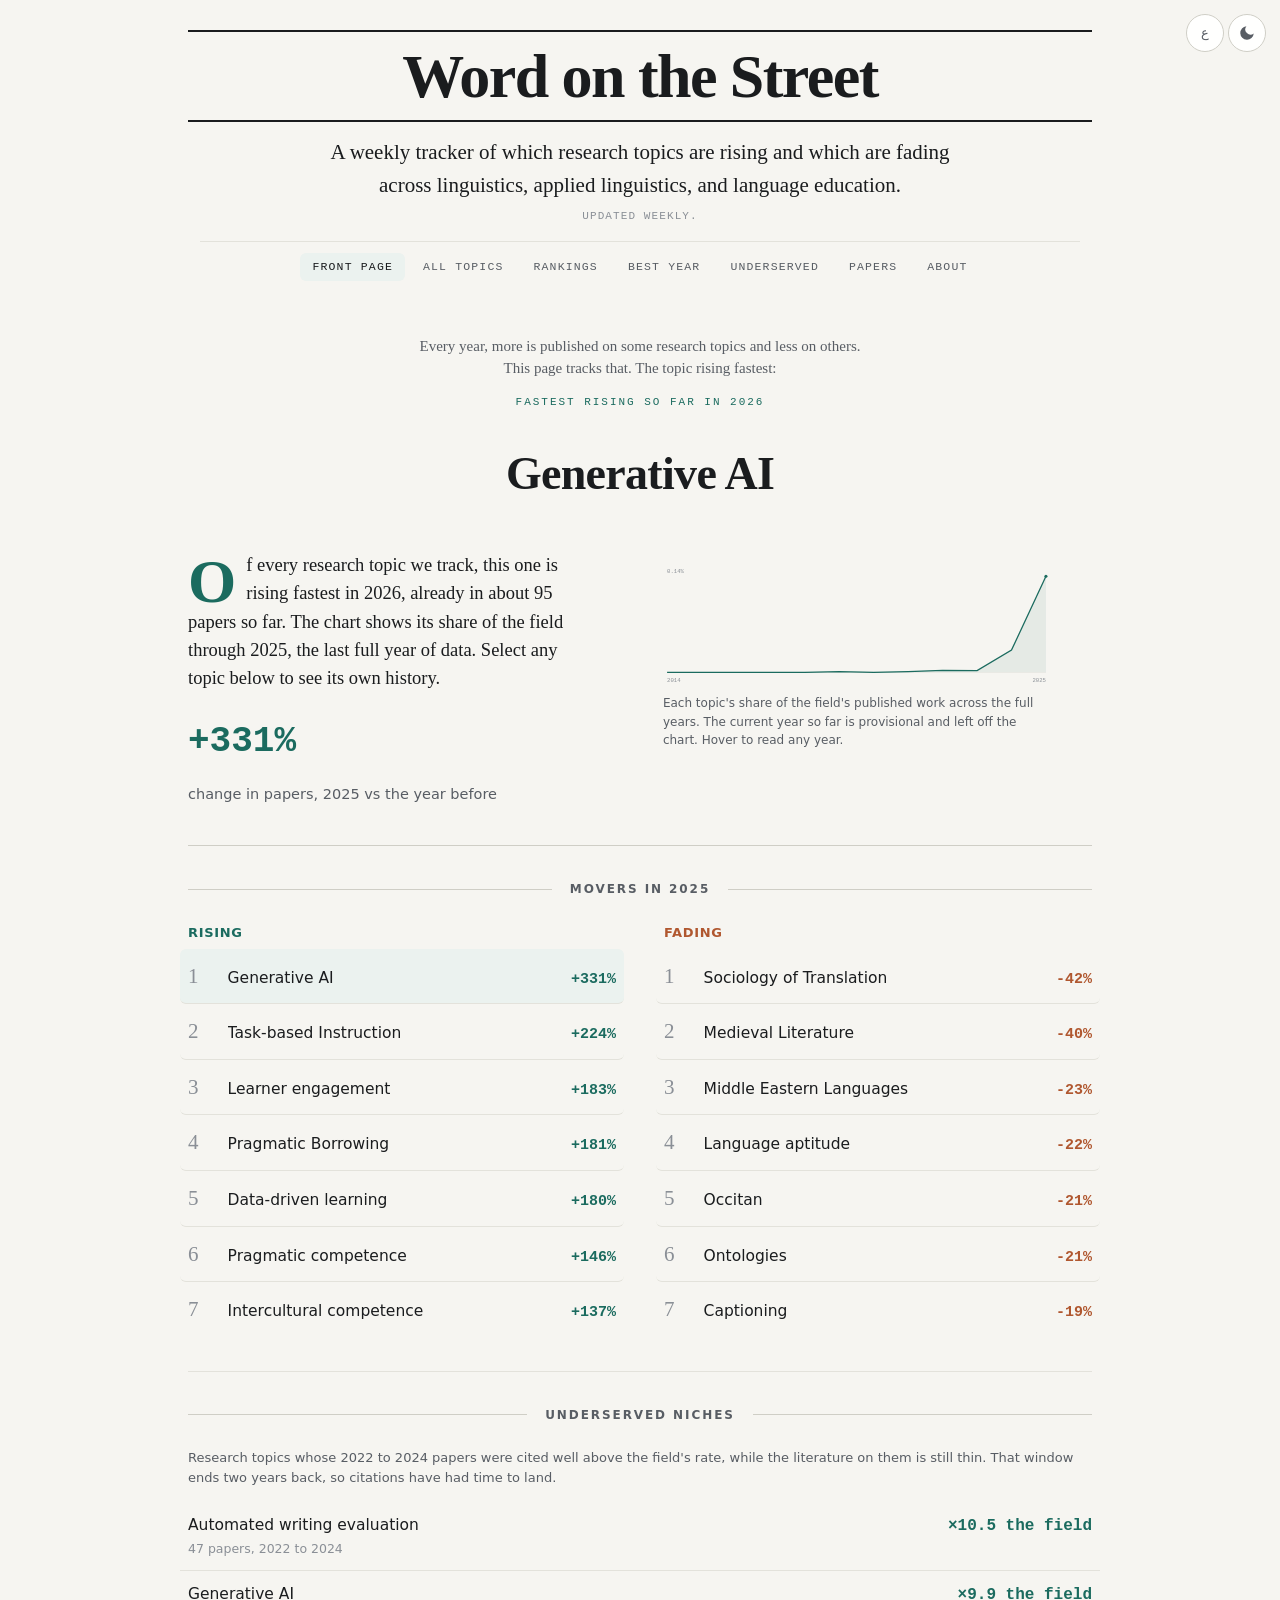
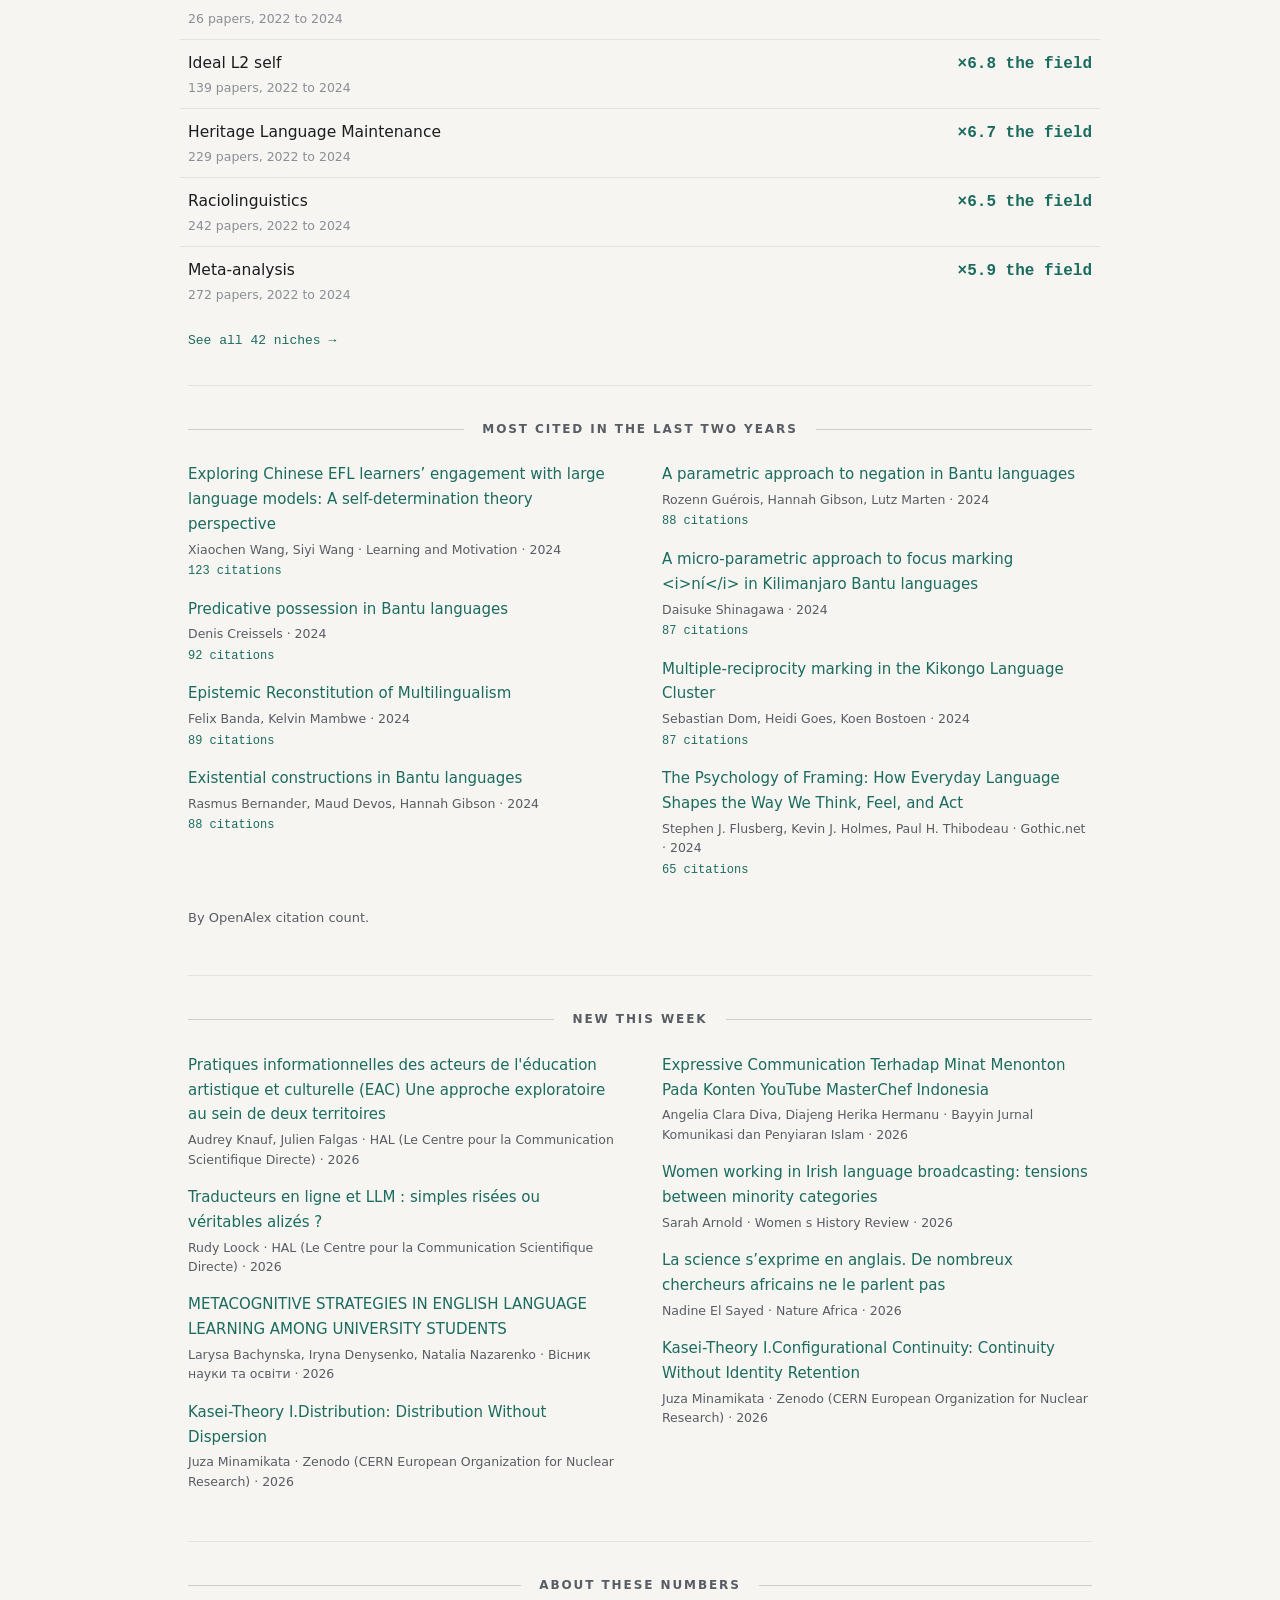
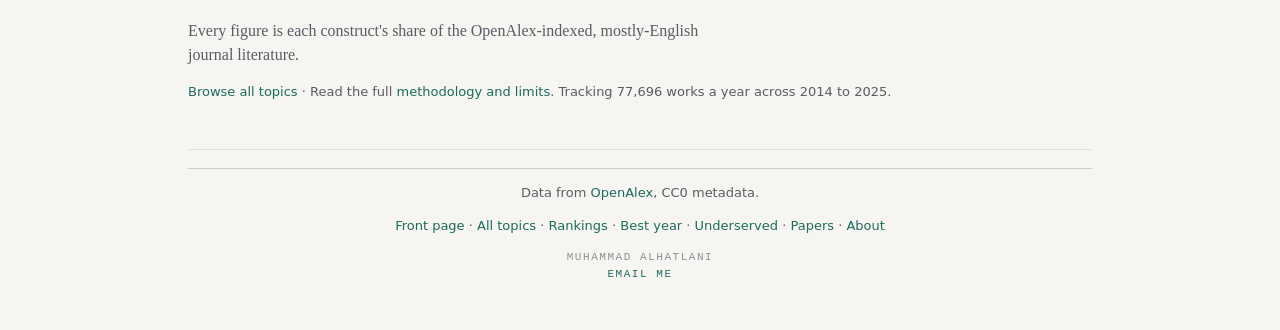
==== commit 7f5234e3: "Reserve front-page space to stop layout shift (CLS) on load Cloudflare RUM showed CLS at 34% poor (m" ====
--- a/docs/index.html
+++ b/docs/index.html
@@ -25,7 +25,7 @@
   <meta name="twitter:description" content="Research trends across linguistics, applied linguistics, and language education, tracked weekly." />
   <meta name="twitter:image" content="https://language-research.com/og.png" />
   <link rel="icon" href="data:image/svg+xml,%3Csvg xmlns='http://www.w3.org/2000/svg' viewBox='0 0 16 16'%3E%3Crect width='16' height='16' rx='3' fill='%231b6b5f'/%3E%3C/svg%3E" />
-  <link rel="stylesheet" href="assets/magazine.css?v=13" />
+  <link rel="stylesheet" href="assets/magazine.css?v=16" />
   <!-- Cloudflare Web Analytics -->
   <script defer src="https://static.cloudflareinsights.com/beacon.min.js" data-cf-beacon='{"token": "eaa5e23fef174b0b98b67dd910f3f6fd"}'></script>
 </head>
@@ -93,7 +93,7 @@
       </div>
     </section>
 
-    <section class="feature hidden" id="gaps-section">
+    <section class="feature" id="gaps-section">
       <h3 class="rule-head"><span data-i18n="gaps_head">Underserved niches</span></h3>
       <p class="small" data-i18n-html="gaps_intro">Constructs whose <span id="gaps-window">2022 to 2024</span> papers were cited well above the field's rate, while the literature on them is still thin. That window ends two years back, so citations have had time to land.</p>
       <ol id="gaps" class="gap-list"></ol>
@@ -131,6 +131,6 @@
   <script src="assets/theme.js?v=2"></script>
   <script src="assets/util.js?v=5"></script>
   <script src="assets/chart.js?v=2"></script>
-  <script src="assets/magazine.js?v=15"></script>
+  <script src="assets/magazine.js?v=16"></script>
 </body>
 </html>
--- a/docs/assets/magazine.css
+++ b/docs/assets/magazine.css
@@ -56,7 +56,7 @@
 .np-rule { height:2px; background:var(--ink); }
 .np-rule.thin { height:1px; background:var(--line-2); }
 .np-title { font-family:var(--serif); font-weight:700; font-size:clamp(33px,7vw,62px); letter-spacing:-.025em; line-height:1; margin:13px 0; }
-.np-standfirst { font-family:var(--serif); font-style:italic; font-size:16px; color:var(--muted); margin:12px 0 0; }
+.np-standfirst { font-family:var(--serif); font-size:clamp(18px,2.1vw,21px); color:var(--ink); max-width:64ch; margin:14px auto 0; }
 .np-dateline { font-family:var(--mono); font-size:11px; letter-spacing:.1em; text-transform:uppercase; color:var(--faint); margin:7px 0 0; }
 
 /* ---------- section nav (under the masthead, on every page) ---------- */
@@ -84,17 +84,37 @@
 .ps-lab { color:var(--muted); font-size:14.5px; }
 .cover-cap { font-size:12px; color:var(--faint); margin:9px 0 0; }
 
-/* ---------- front-page hero hierarchy (index only; scoped via body.home) ----------
-   Re-rank the first screen so the serif wordmark wins the size contest and the site's
-   purpose is read before the cover topic: promote the standfirst to an upright serif
-   deck, add a one-line framing clause above the kicker, step the cover headline down,
-   and darken the chart caption (which now also carries the provisional-year note).
-   Base rules above are unchanged, so the other pages render exactly as before. */
-.home .np-standfirst { font-style:normal; font-size:clamp(18px,2.1vw,21px); color:var(--ink); max-width:64ch; margin:14px auto 0; }
+/* ---------- front-page cover story (index only; scoped via body.home) ----------
+   The cover-story moves specific to the front page: a one-line framing clause above the
+   kicker, the cover topic headline stepped down so the wordmark wins, and a darker chart
+   caption (which also carries the provisional-year note). The standfirst promotion that
+   pairs with these now lives in the base .np-standfirst rule, since every page benefits
+   from a readable deck. */
 .home .cover-frame { font-family:var(--serif); font-size:15px; color:var(--muted); text-align:center; max-width:60ch; margin:0 auto 14px; line-height:1.5; }
 .home .cover-head { font-size:clamp(30px,4.8vw,46px); }
 .home .cover-cap { color:var(--muted); }
 [dir="rtl"] .home .cover-frame { line-height:1.85; }
+
+/* ---------- front-page CLS: reserve space for blocks the JS fills after fetch ----------
+   Every dynamic block on the front page starts empty (or display:none) and is populated by
+   render() once data/*.json arrives, so without reservations the page reflows downward on
+   first paint (real users on a network see the lower half lurch down ~1900px). These
+   min-heights are the measured filled heights at fixed row counts (7 movers, 6 niches,
+   8 briefs); first paint then equals the filled layout and nothing shifts. Scoped to .home,
+   so only the front page is affected. Width-dependent blocks (cover text, briefs, niches)
+   are re-floored in the media queries near the foot of this file. The hero chart is already
+   reserved via aspect-ratio above. The headline reserves two lines and centres within them,
+   so a long topic name that wraps does not push the cover down. */
+.home .cover-head { min-height:2.05em; display:flex; align-items:center; justify-content:center; }
+.home .cover-text { min-height:218px; }
+.home .lboard { min-height:386px; }
+.home #gaps { min-height:412px; }
+.home .more-link { min-height:1.4em; }
+.home .briefs { min-height:430px; }
+.home #coverage-note { min-height:50px; }
+/* Arabic headlines wrap taller (Naskh line-height 1.3 vs 1.02, and longer terms), so reserve
+   two Arabic lines for the cover topic; em-based, so it scales with the clamped font size. */
+[dir="rtl"] .home .cover-head { min-height:2.7em; }
 
 /* ---------- chart ---------- */
 .hero-chart { position:relative; aspect-ratio:760 / 230; }
@@ -163,6 +183,17 @@
   .cover-grid { grid-template-columns:1fr; gap:30px; }
   .movers-grid { grid-template-columns:1fr; gap:30px; }
   .briefs { columns:1; }
+  /* single column: the cover text sits above the chart, and the briefs stack 8-deep, so both
+     need taller reservations than the desktop two-up layout (see the .home block above). */
+  .home .cover-text { min-height:200px; }
+  .home .briefs { min-height:680px; }
+  .home #coverage-note { min-height:74px; }
+}
+@media (max-width:480px) {
+  /* narrow phones wrap titles and niche names onto extra lines, so the stacked blocks grow again. */
+  .home .cover-text { min-height:310px; }
+  .home #gaps { min-height:470px; }
+  .home .briefs { min-height:900px; }
 }
 
 /* ---------- Explore (the Index) ---------- */
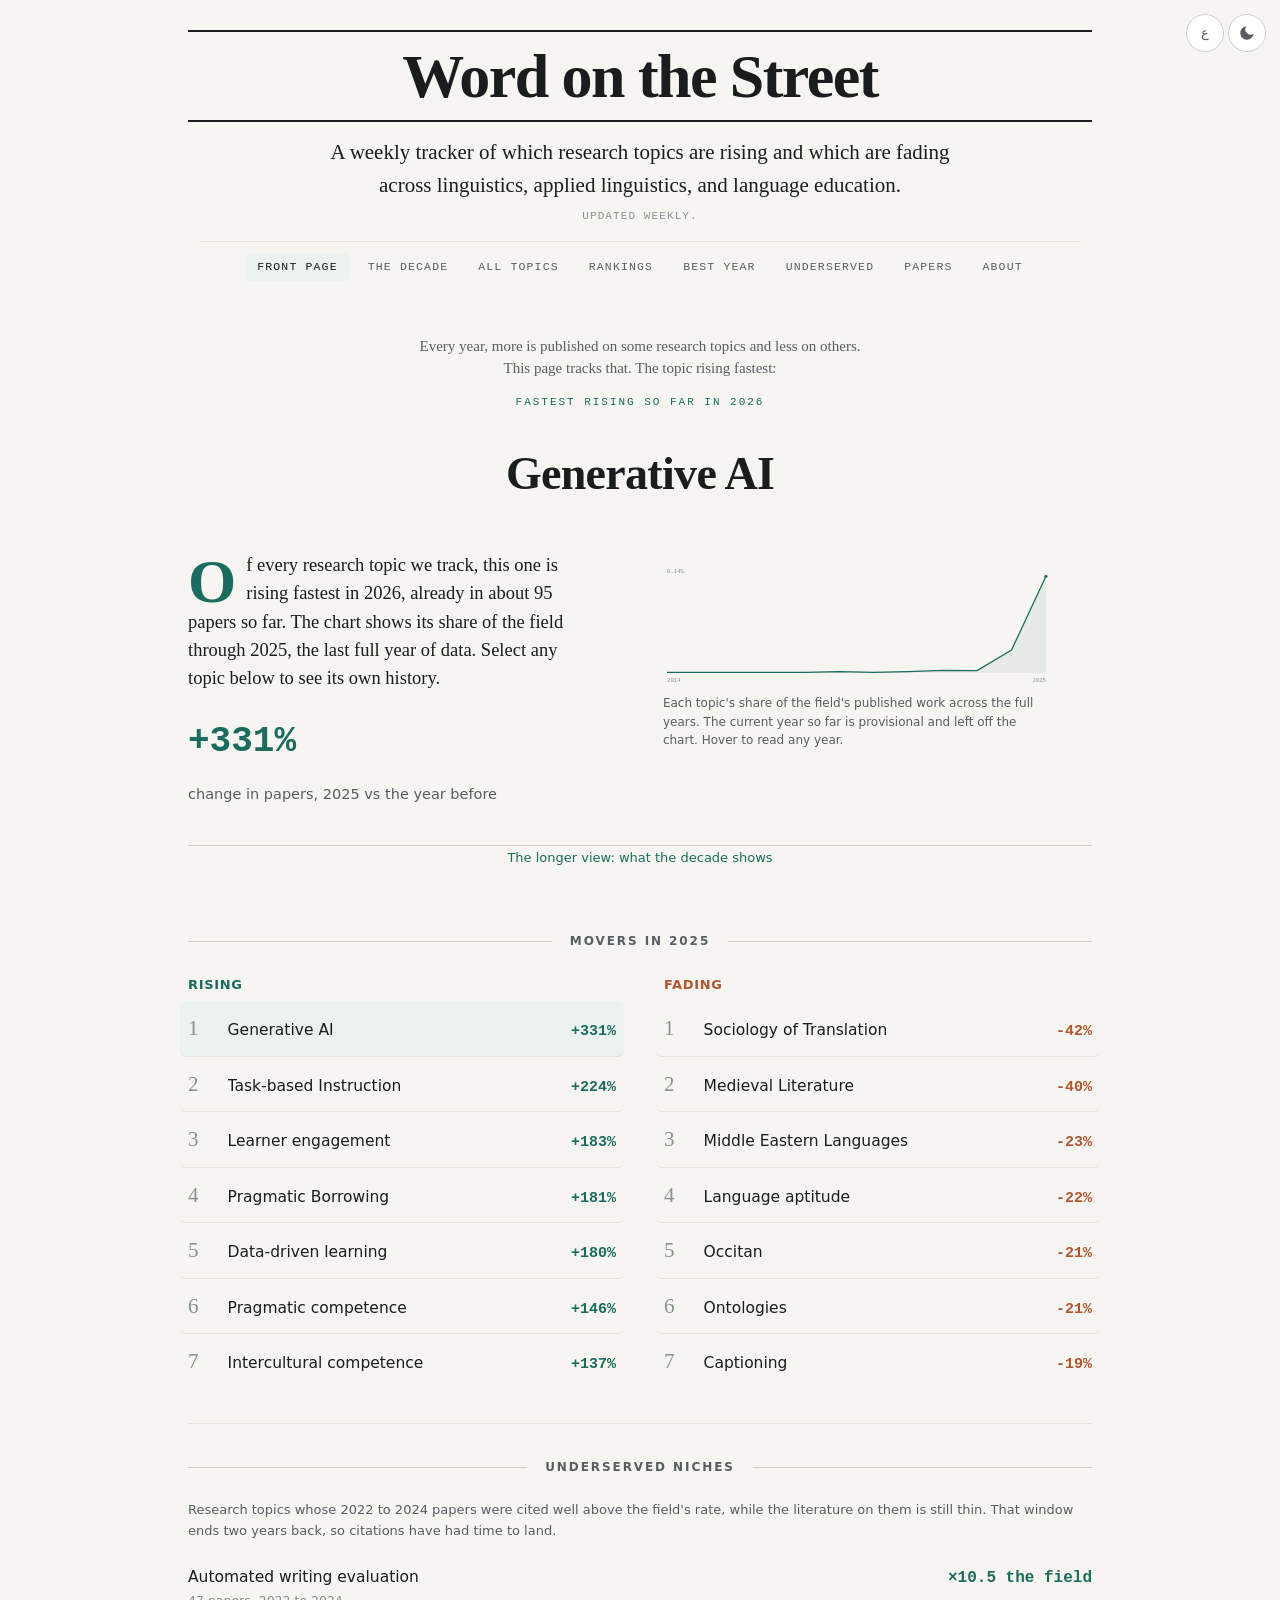
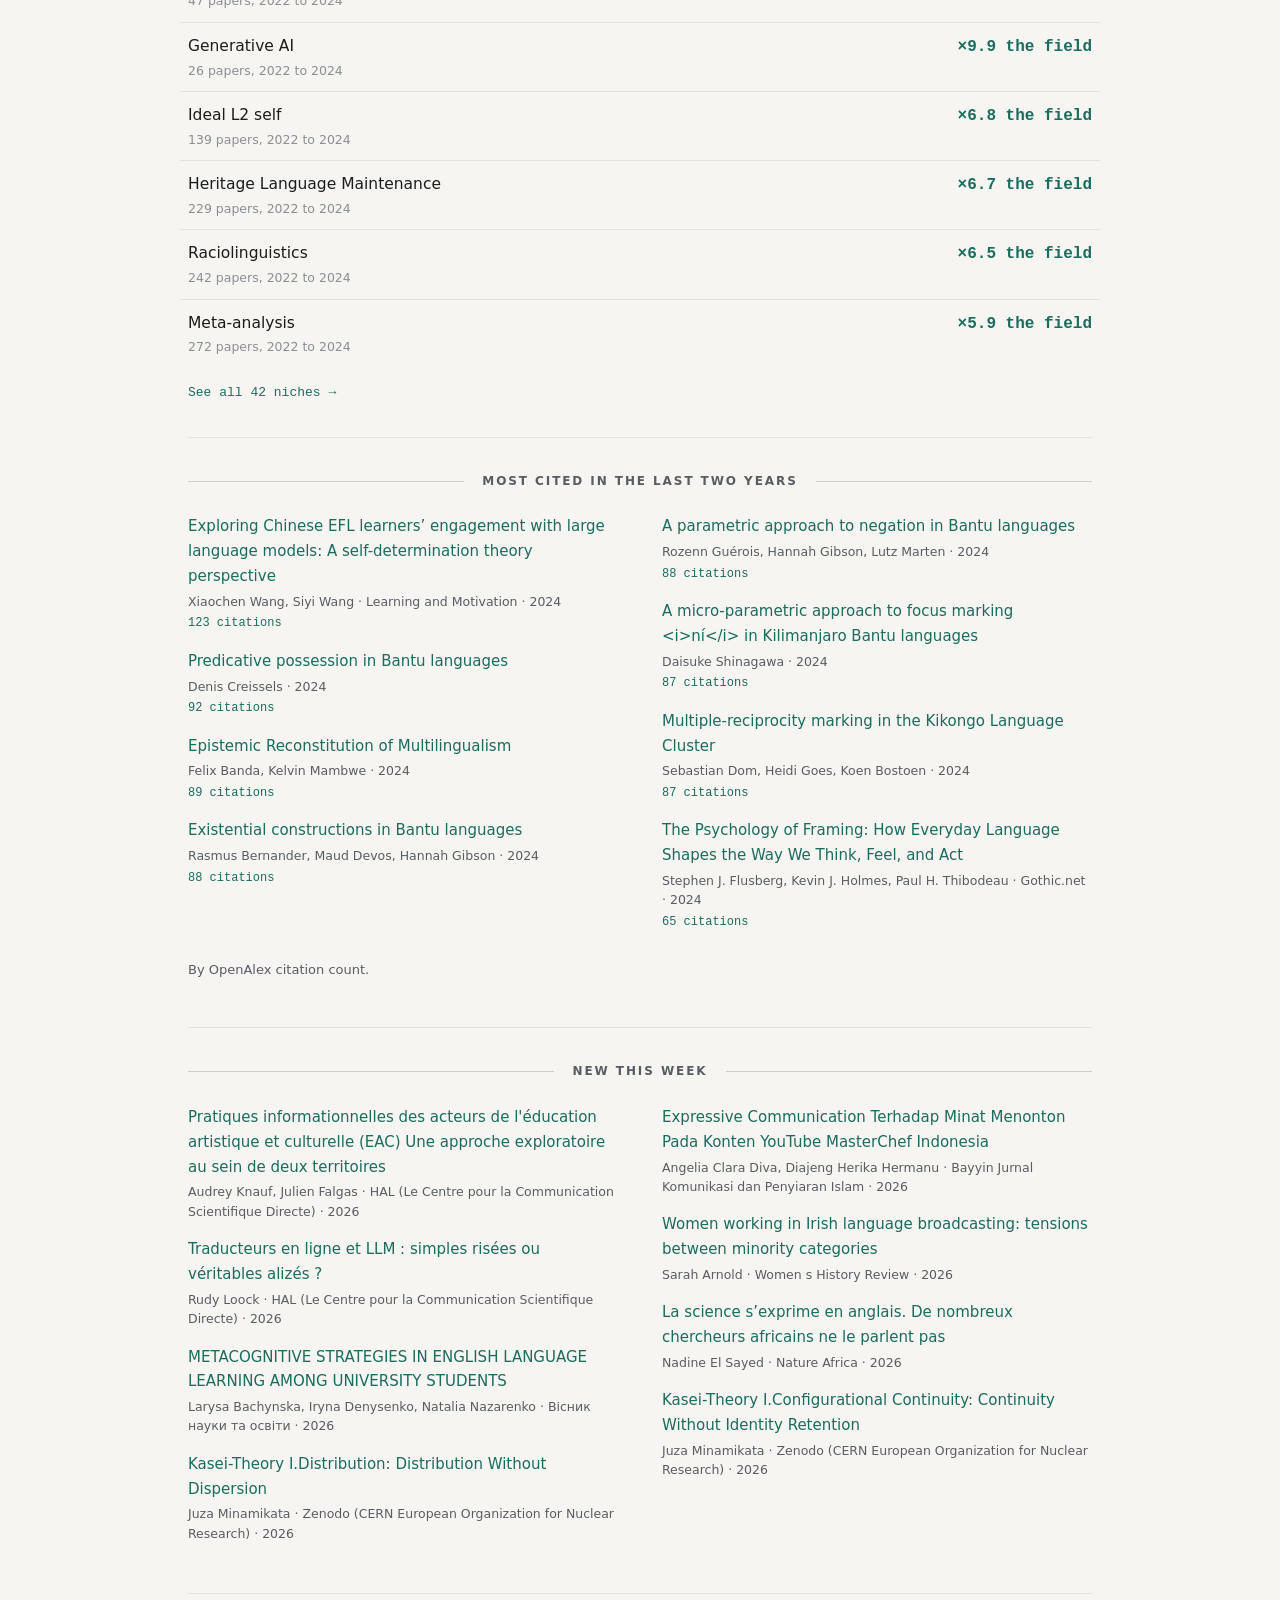
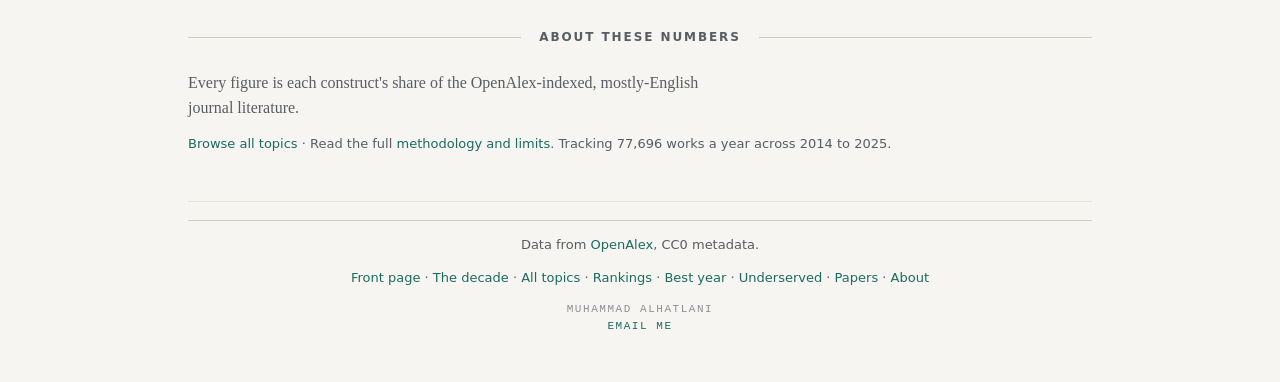
==== commit 1165fadc: "Add "The decade" page: an authored reading of the 2014-2025 trends A new standalone page (docs/decad" ====
--- a/docs/index.html
+++ b/docs/index.html
@@ -44,6 +44,7 @@
       <p class="np-dateline" id="np-date">Updated weekly</p>
       <nav class="topnav" aria-label="Sections">
         <a href="index.html" aria-current="page" data-i18n="nav_front">Front page</a>
+        <a href="decade.html" data-i18n="nav_decade">The decade</a>
         <a href="explore.html" data-i18n="nav_index">All topics</a>
         <a href="slow.html" data-i18n="nav_slow">Rankings</a>
         <a href="bestyear.html" data-i18n="nav_bestyear">Best year</a>
@@ -78,6 +79,8 @@
         </figure>
       </div>
     </article>
+
+    <p class="decade-promo small" style="text-align:center;margin:2px 0 30px"><a href="decade.html" data-i18n="home_decade_promo">The longer view: what the decade shows</a></p>
 
     <section class="feature">
       <h3 class="rule-head"><span class="movers-year">Movers this year</span></h3>
@@ -122,15 +125,15 @@
     <div class="wrap">
       <div class="np-rule thin"></div>
       <p data-i18n-html="footer_data">Data from <a href="https://openalex.org" rel="noopener">OpenAlex</a>, CC0 metadata.</p>
-      <p class="small" data-i18n-html="footer_nav"><a href="index.html">Front page</a> · <a href="explore.html">All topics</a> · <a href="slow.html">Rankings</a> · <a href="bestyear.html">Best year</a> · <a href="gaps.html">Underserved</a> · <a href="papers.html">Papers</a> · <a href="about.html">About</a></p>
+      <p class="small" data-i18n-html="footer_nav"><a href="index.html">Front page</a> · <a href="decade.html">The decade</a> · <a href="explore.html">All topics</a> · <a href="slow.html">Rankings</a> · <a href="bestyear.html">Best year</a> · <a href="gaps.html">Underserved</a> · <a href="papers.html">Papers</a> · <a href="about.html">About</a></p>
       <p class="byline">Muhammad Alhatlani<br /><a href="&#109;&#97;&#105;&#108;&#116;&#111;&#58;&#109;&#111;&#46;&#97;&#108;&#104;&#97;&#116;&#108;&#97;&#110;&#105;&#64;&#103;&#109;&#97;&#105;&#108;&#46;&#99;&#111;&#109;">email me</a></p>
     </div>
   </footer>
 
-  <script src="assets/i18n.js?v=14"></script>
+  <script src="assets/i18n.js?v=15"></script>
   <script src="assets/theme.js?v=2"></script>
   <script src="assets/util.js?v=5"></script>
   <script src="assets/chart.js?v=2"></script>
-  <script src="assets/magazine.js?v=16"></script>
+  <script src="assets/magazine.js?v=17"></script>
 </body>
 </html>
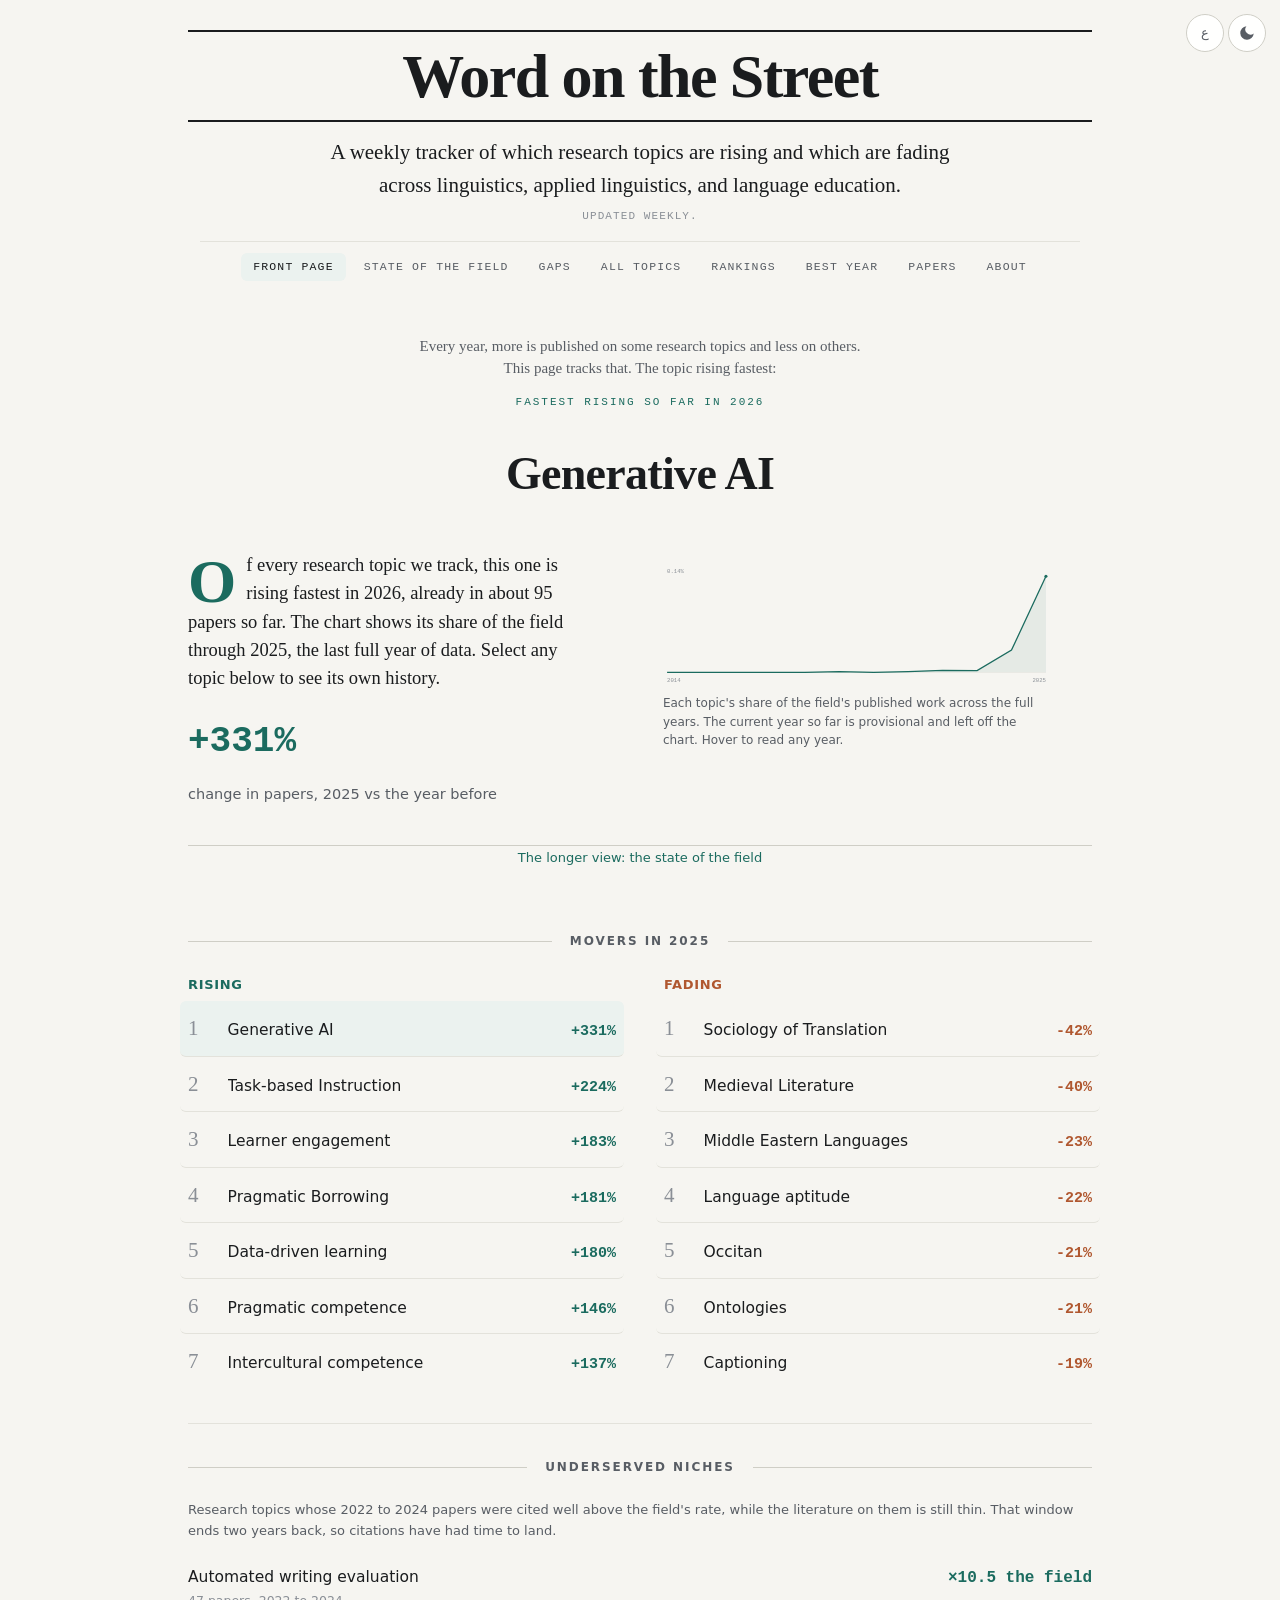
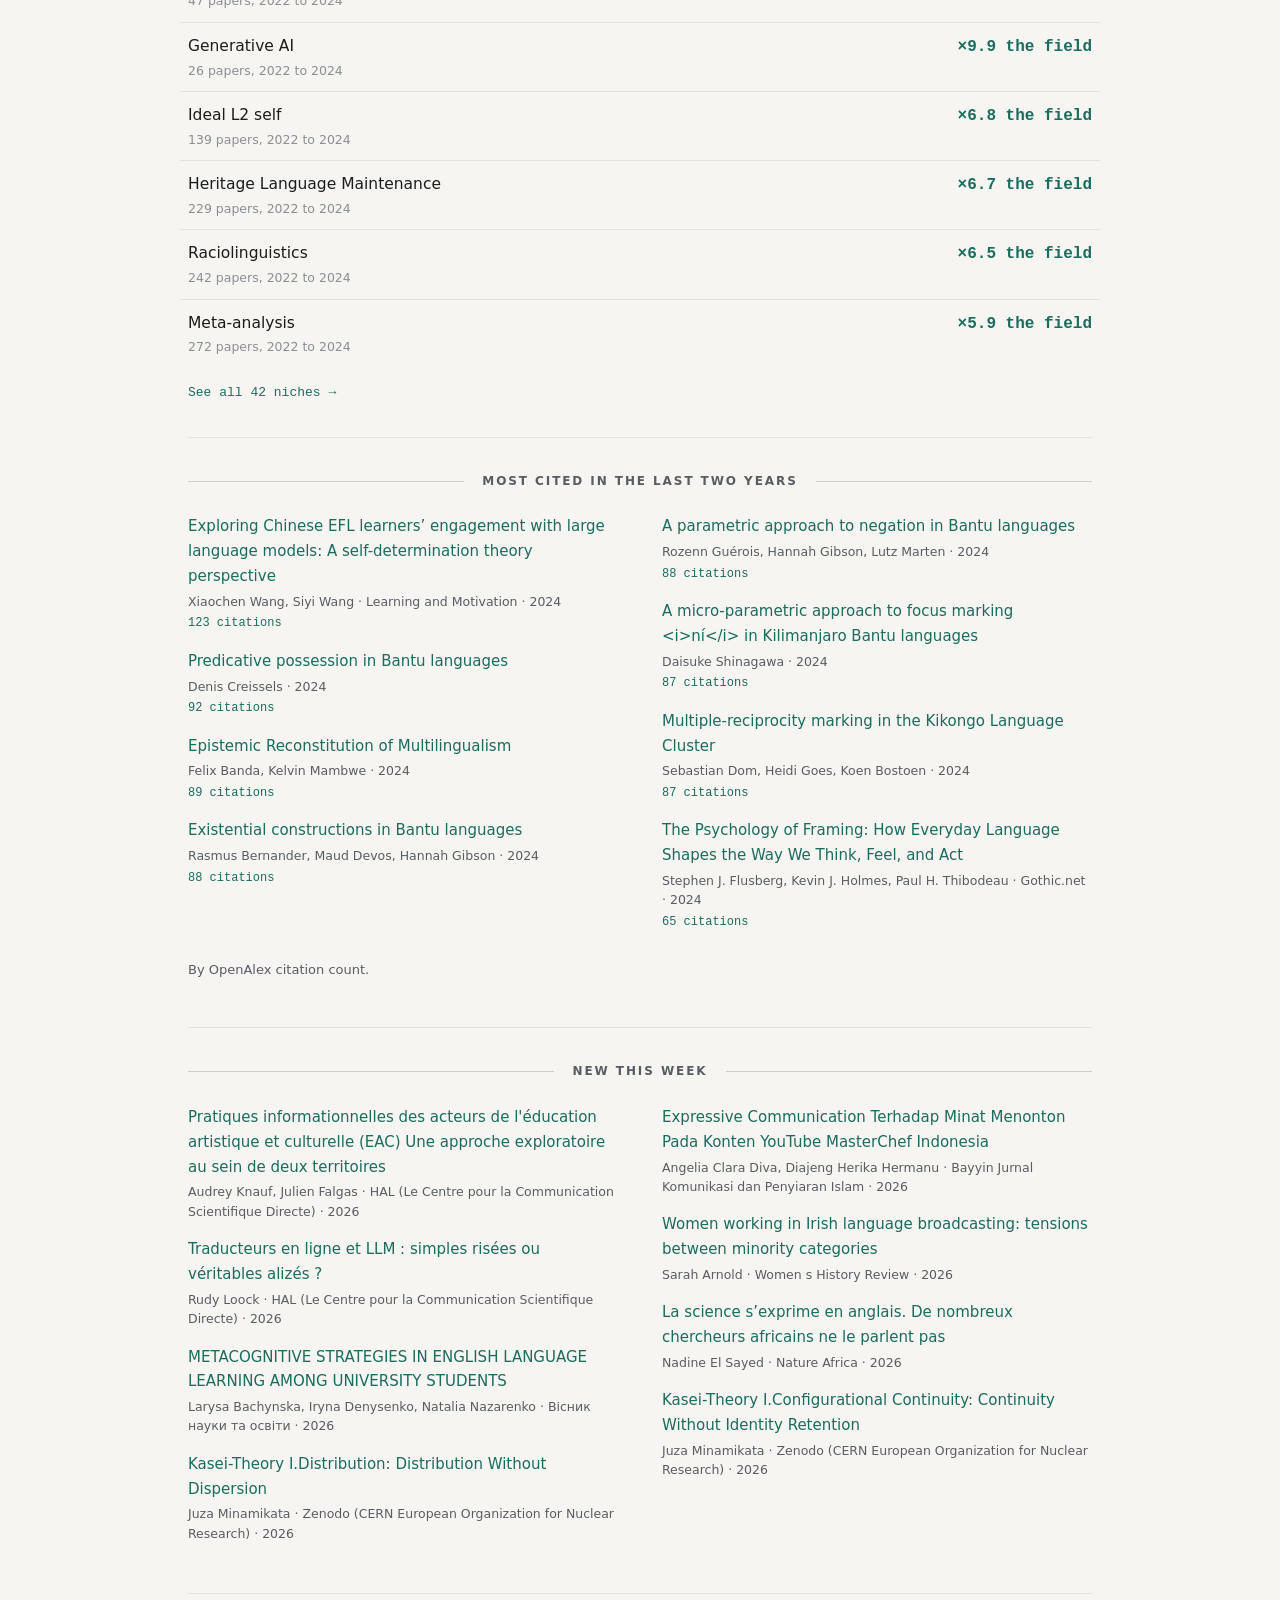
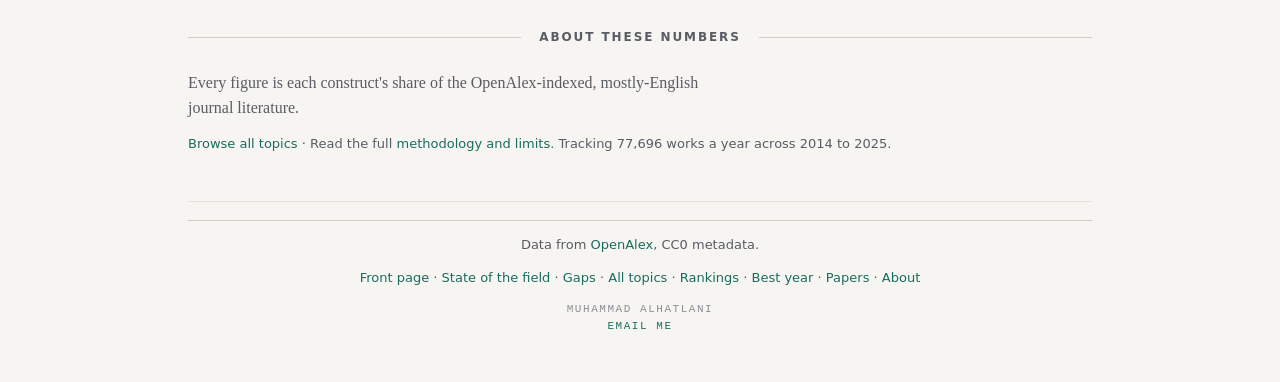
==== commit 145bdadd: "Rename the reading to "State of the field"; add "Gaps" nav and reorder - The standalone reading page" ====
--- a/docs/index.html
+++ b/docs/index.html
@@ -44,11 +44,11 @@
       <p class="np-dateline" id="np-date">Updated weekly</p>
       <nav class="topnav" aria-label="Sections">
         <a href="index.html" aria-current="page" data-i18n="nav_front">Front page</a>
-        <a href="decade.html" data-i18n="nav_decade">The decade</a>
+        <a href="decade.html" data-i18n="nav_decade">State of the field</a>
+        <a href="gaps.html" data-i18n="nav_niches">Gaps</a>
         <a href="explore.html" data-i18n="nav_index">All topics</a>
         <a href="slow.html" data-i18n="nav_slow">Rankings</a>
         <a href="bestyear.html" data-i18n="nav_bestyear">Best year</a>
-        <a href="gaps.html" data-i18n="nav_niches">Underserved</a>
         <a href="papers.html" data-i18n="nav_papers">Papers</a>
         <a href="about.html" data-i18n="nav_methods">About</a>
       </nav>
@@ -125,12 +125,12 @@
     <div class="wrap">
       <div class="np-rule thin"></div>
       <p data-i18n-html="footer_data">Data from <a href="https://openalex.org" rel="noopener">OpenAlex</a>, CC0 metadata.</p>
-      <p class="small" data-i18n-html="footer_nav"><a href="index.html">Front page</a> · <a href="decade.html">The decade</a> · <a href="explore.html">All topics</a> · <a href="slow.html">Rankings</a> · <a href="bestyear.html">Best year</a> · <a href="gaps.html">Underserved</a> · <a href="papers.html">Papers</a> · <a href="about.html">About</a></p>
+      <p class="small" data-i18n-html="footer_nav"><a href="index.html">Front page</a> · <a href="decade.html">State of the field</a> · <a href="gaps.html">Gaps</a> · <a href="explore.html">All topics</a> · <a href="slow.html">Rankings</a> · <a href="bestyear.html">Best year</a> · <a href="papers.html">Papers</a> · <a href="about.html">About</a></p>
       <p class="byline">Muhammad Alhatlani<br /><a href="&#109;&#97;&#105;&#108;&#116;&#111;&#58;&#109;&#111;&#46;&#97;&#108;&#104;&#97;&#116;&#108;&#97;&#110;&#105;&#64;&#103;&#109;&#97;&#105;&#108;&#46;&#99;&#111;&#109;">email me</a></p>
     </div>
   </footer>
 
-  <script src="assets/i18n.js?v=15"></script>
+  <script src="assets/i18n.js?v=16"></script>
   <script src="assets/theme.js?v=2"></script>
   <script src="assets/util.js?v=5"></script>
   <script src="assets/chart.js?v=2"></script>
